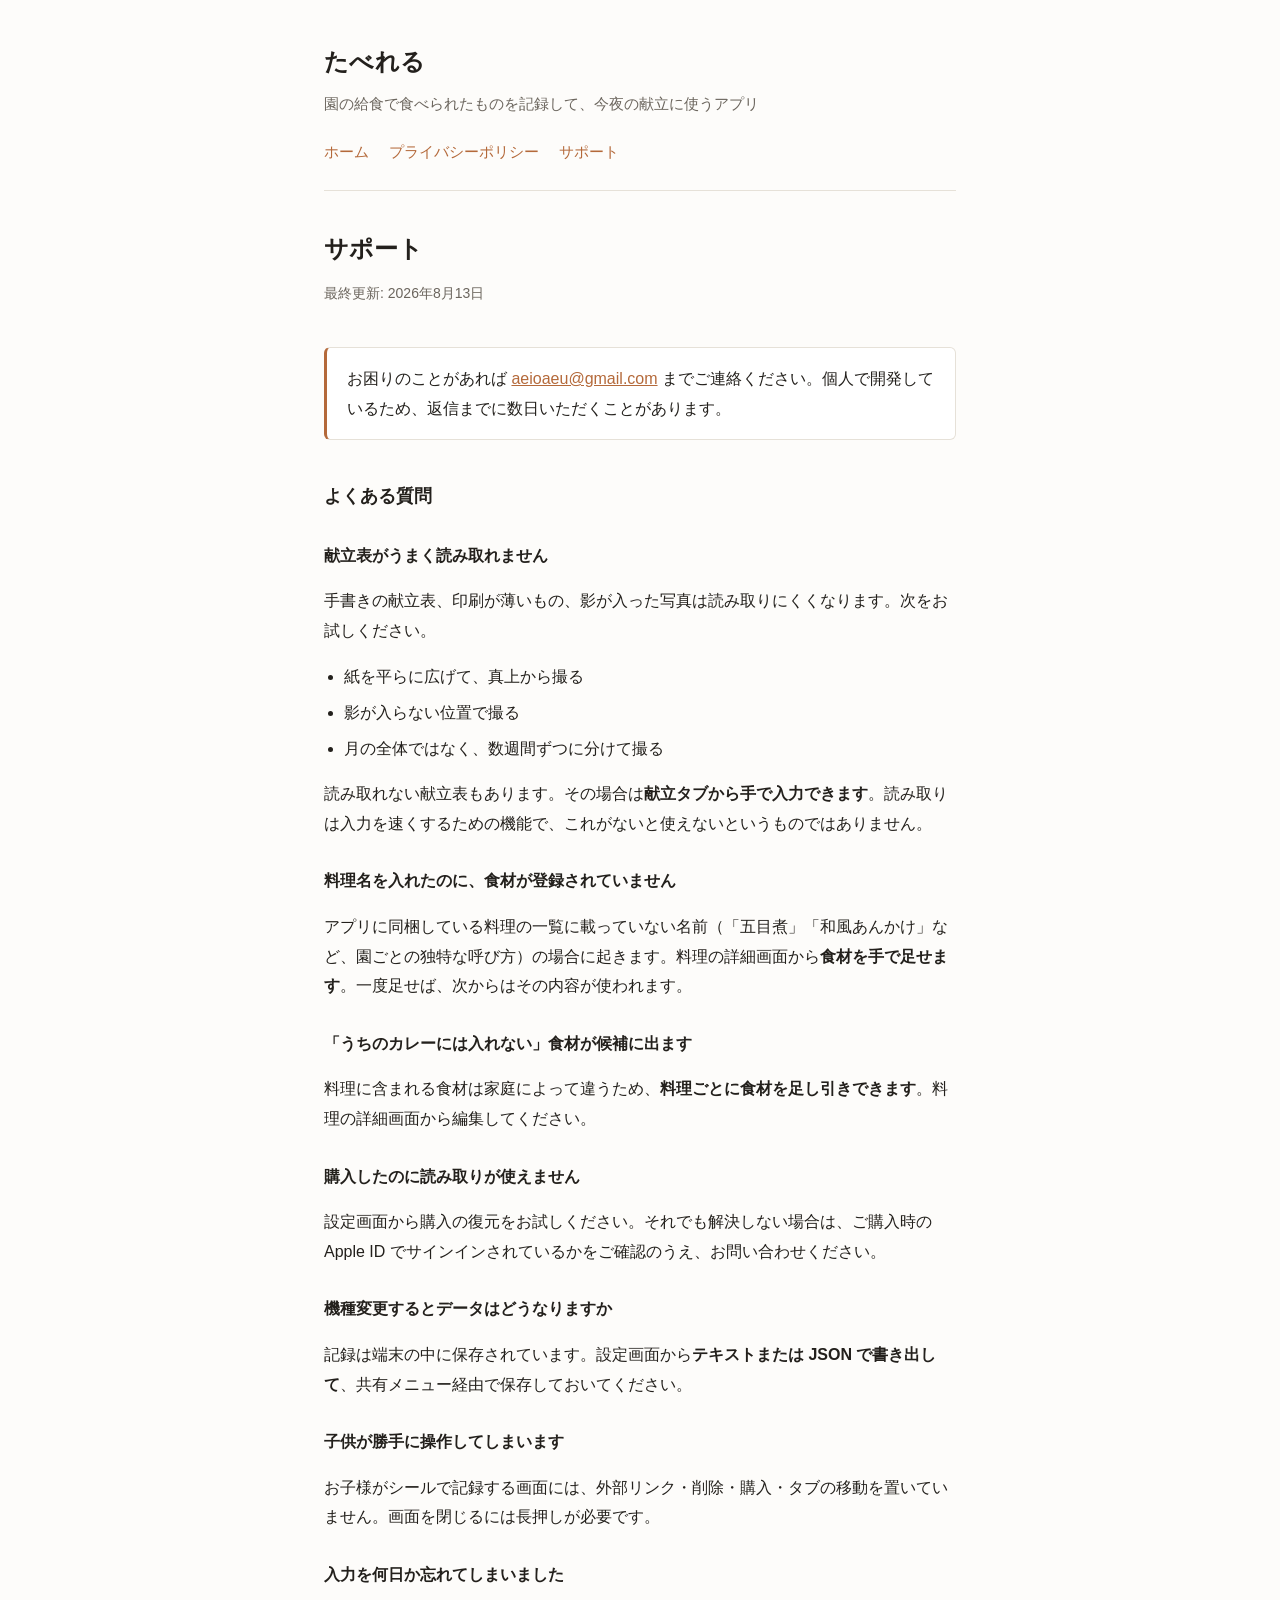
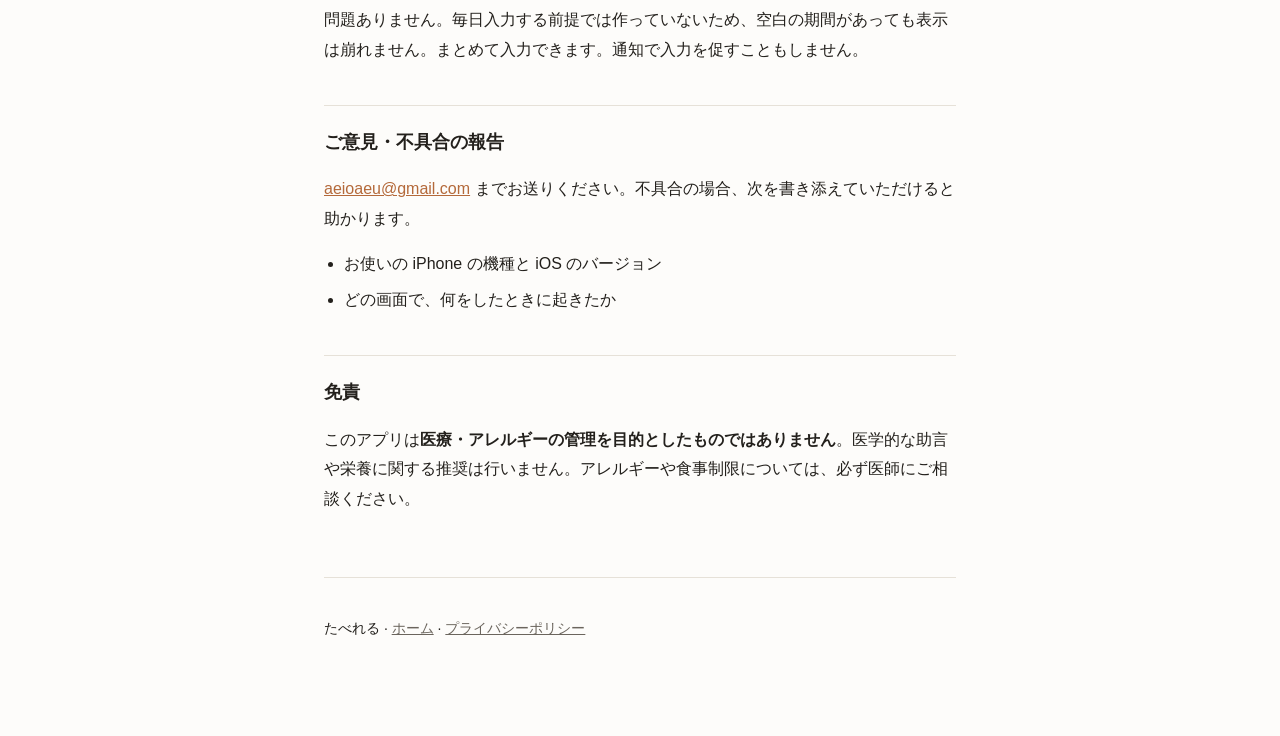
==== support.html @ cfa279a1 "feat(site): プライバシーポリシーとサポートページを公開する App Store Connect がプライバシーポリシーURLとサポートURLの入力を必須に しているため、その実体として静" ====
<!doctype html>
<html lang="ja">
<head>
<meta charset="utf-8">
<meta name="viewport" content="width=device-width, initial-scale=1">
<title>サポート | たべれる</title>
<link rel="stylesheet" href="style.css">
</head>
<body>
<div class="wrap">

<header>
  <p class="app-name">たべれる</p>
  <p class="tagline">園の給食で食べられたものを記録して、今夜の献立に使うアプリ</p>
  <nav>
    <a href="index.html">ホーム</a>
    <a href="privacy.html">プライバシーポリシー</a>
    <a href="support.html">サポート</a>
  </nav>
</header>

<h1>サポート</h1>
<p class="updated">最終更新: 2026年8月13日</p>

<div class="callout">
  <p>お困りのことがあれば <a href="mailto:aeioaeu@gmail.com">aeioaeu@gmail.com</a> までご連絡ください。個人で開発しているため、返信までに数日いただくことがあります。</p>
</div>

<h2>よくある質問</h2>

<h3>献立表がうまく読み取れません</h3>
<p>手書きの献立表、印刷が薄いもの、影が入った写真は読み取りにくくなります。次をお試しください。</p>
<ul>
  <li>紙を平らに広げて、真上から撮る</li>
  <li>影が入らない位置で撮る</li>
  <li>月の全体ではなく、数週間ずつに分けて撮る</li>
</ul>
<p>読み取れない献立表もあります。その場合は<strong>献立タブから手で入力できます</strong>。読み取りは入力を速くするための機能で、これがないと使えないというものではありません。</p>

<h3>料理名を入れたのに、食材が登録されていません</h3>
<p>アプリに同梱している料理の一覧に載っていない名前（「五目煮」「和風あんかけ」など、園ごとの独特な呼び方）の場合に起きます。料理の詳細画面から<strong>食材を手で足せます</strong>。一度足せば、次からはその内容が使われます。</p>

<h3>「うちのカレーには入れない」食材が候補に出ます</h3>
<p>料理に含まれる食材は家庭によって違うため、<strong>料理ごとに食材を足し引きできます</strong>。料理の詳細画面から編集してください。</p>

<h3>購入したのに読み取りが使えません</h3>
<p>設定画面から購入の復元をお試しください。それでも解決しない場合は、ご購入時の Apple ID でサインインされているかをご確認のうえ、お問い合わせください。</p>

<h3>機種変更するとデータはどうなりますか</h3>
<p>記録は端末の中に保存されています。設定画面から<strong>テキストまたは JSON で書き出して</strong>、共有メニュー経由で保存しておいてください。</p>

<h3>子供が勝手に操作してしまいます</h3>
<p>お子様がシールで記録する画面には、外部リンク・削除・購入・タブの移動を置いていません。画面を閉じるには長押しが必要です。</p>

<h3>入力を何日か忘れてしまいました</h3>
<p>問題ありません。毎日入力する前提では作っていないため、空白の期間があっても表示は崩れません。まとめて入力できます。通知で入力を促すこともしません。</p>

<h2>ご意見・不具合の報告</h2>
<p><a href="mailto:aeioaeu@gmail.com">aeioaeu@gmail.com</a> までお送りください。不具合の場合、次を書き添えていただけると助かります。</p>
<ul>
  <li>お使いの iPhone の機種と iOS のバージョン</li>
  <li>どの画面で、何をしたときに起きたか</li>
</ul>

<h2>免責</h2>
<p>このアプリは<strong>医療・アレルギーの管理を目的としたものではありません</strong>。医学的な助言や栄養に関する推奨は行いません。アレルギーや食事制限については、必ず医師にご相談ください。</p>

<footer>
  <p>たべれる &middot; <a href="index.html">ホーム</a> &middot; <a href="privacy.html">プライバシーポリシー</a></p>
</footer>

</div>
</body>
</html>
---- style.css ----
:root {
  --bg: #fdfcfa;
  --fg: #23201c;
  --muted: #6b655d;
  --line: #e6e1d8;
  --card: #ffffff;
  --accent: #b4693a;
}

@media (prefers-color-scheme: dark) {
  :root {
    --bg: #171512;
    --fg: #ece7de;
    --muted: #9c948a;
    --line: #322d27;
    --card: #201d19;
    --accent: #e0a06d;
  }
}

* { box-sizing: border-box; }

body {
  margin: 0;
  padding: 0;
  background: var(--bg);
  color: var(--fg);
  font-family: -apple-system, BlinkMacSystemFont, "Hiragino Sans", "Noto Sans JP", sans-serif;
  line-height: 1.85;
  font-size: 16px;
  -webkit-text-size-adjust: 100%;
}

.wrap {
  max-width: 42rem;
  margin: 0 auto;
  padding: 2.5rem 1.25rem 5rem;
}

header {
  border-bottom: 1px solid var(--line);
  padding-bottom: 1.5rem;
  margin-bottom: 2.5rem;
}

.app-name {
  font-size: 1.5rem;
  font-weight: 700;
  margin: 0 0 .35rem;
  letter-spacing: .02em;
}

.tagline {
  color: var(--muted);
  margin: 0;
  font-size: .95rem;
}

nav {
  margin-top: 1.25rem;
  display: flex;
  gap: 1.25rem;
  flex-wrap: wrap;
  font-size: .95rem;
}

nav a { color: var(--accent); text-decoration: none; }
nav a:hover { text-decoration: underline; }

h1 {
  font-size: 1.5rem;
  margin: 0 0 .5rem;
  line-height: 1.5;
}

h2 {
  font-size: 1.1rem;
  margin: 2.5rem 0 .75rem;
  padding-top: 1.25rem;
  border-top: 1px solid var(--line);
}

h2:first-of-type { border-top: none; padding-top: 0; }

h3 {
  font-size: 1rem;
  margin: 1.75rem 0 .5rem;
}

p, li { color: var(--fg); }

ul { padding-left: 1.25rem; }
li { margin-bottom: .4rem; }

.updated {
  color: var(--muted);
  font-size: .875rem;
  margin-bottom: 2.5rem;
}

.callout {
  background: var(--card);
  border: 1px solid var(--line);
  border-left: 3px solid var(--accent);
  border-radius: 6px;
  padding: 1rem 1.25rem;
  margin: 1.5rem 0;
}

.callout p { margin: 0; }

a { color: var(--accent); }

footer {
  margin-top: 4rem;
  padding-top: 1.5rem;
  border-top: 1px solid var(--line);
  color: var(--muted);
  font-size: .875rem;
}

footer a { color: var(--muted); }

code {
  background: var(--card);
  border: 1px solid var(--line);
  border-radius: 4px;
  padding: .1em .4em;
  font-size: .9em;
}
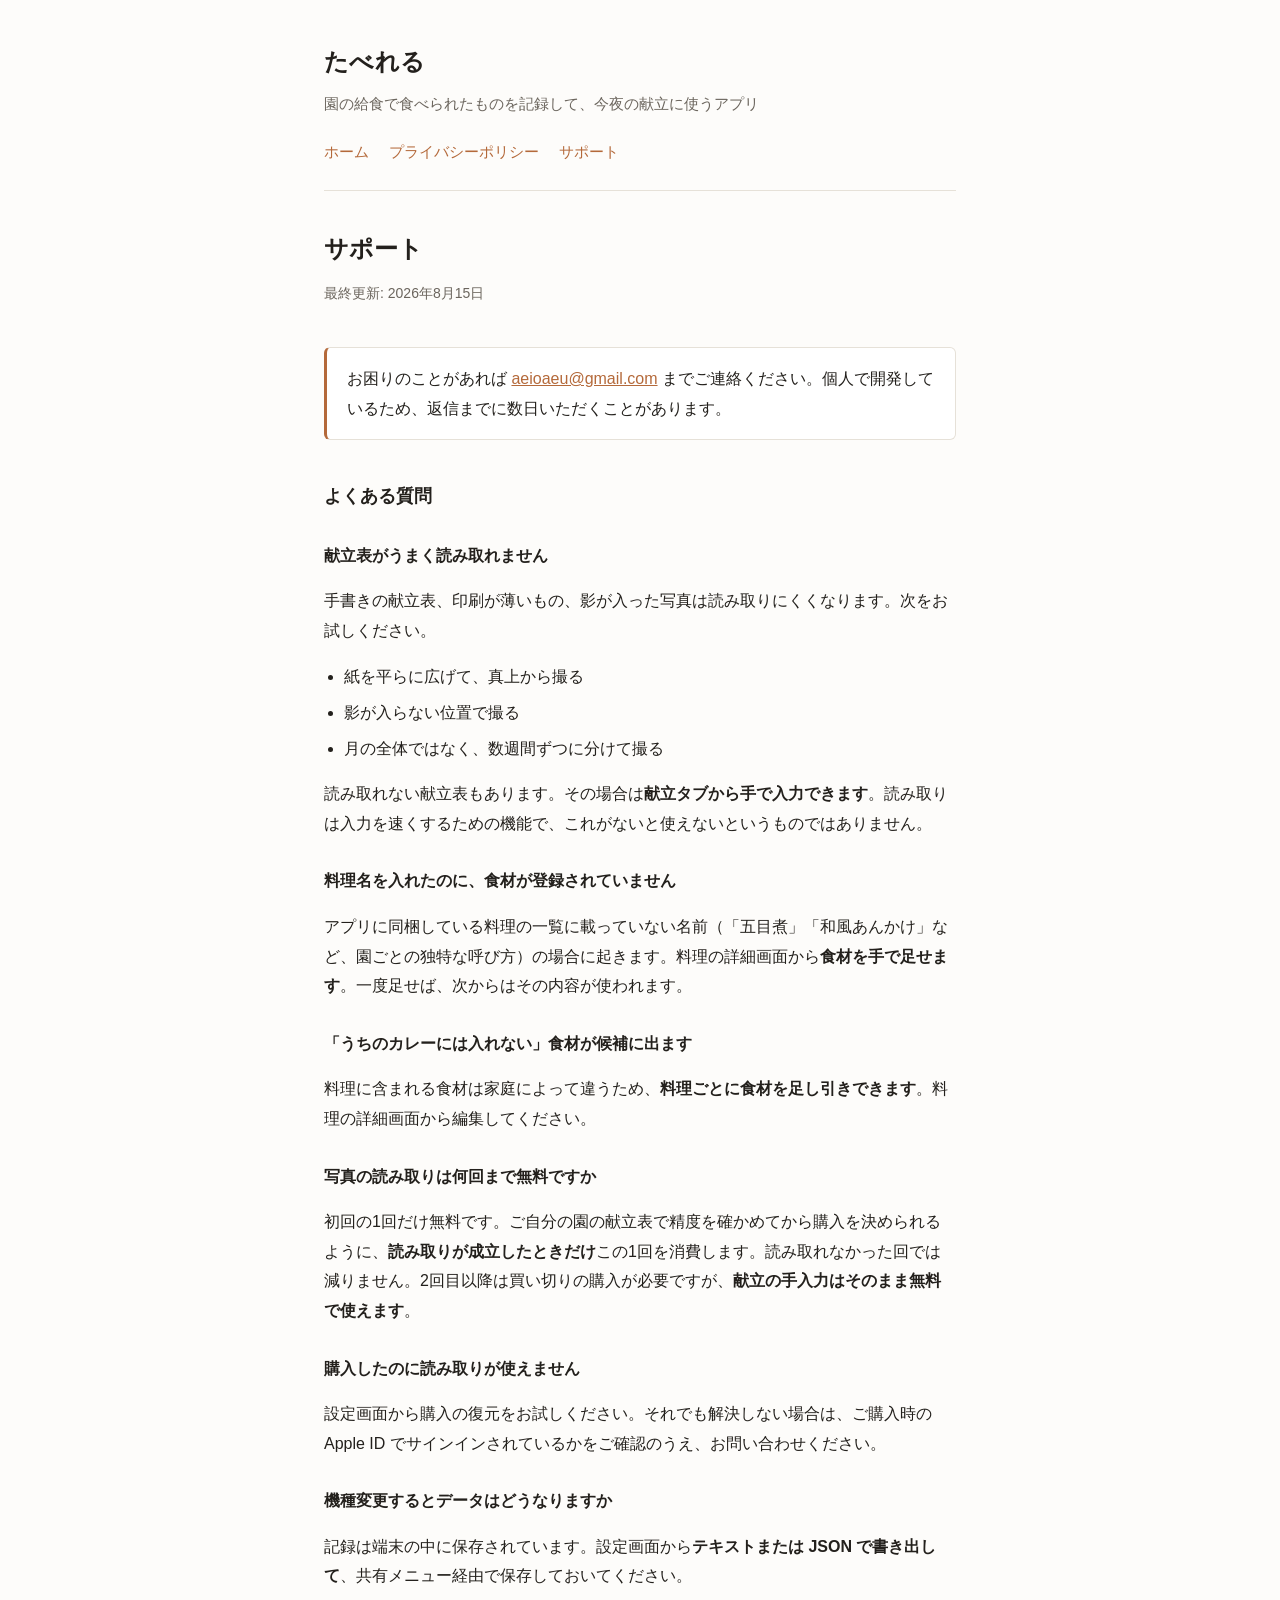
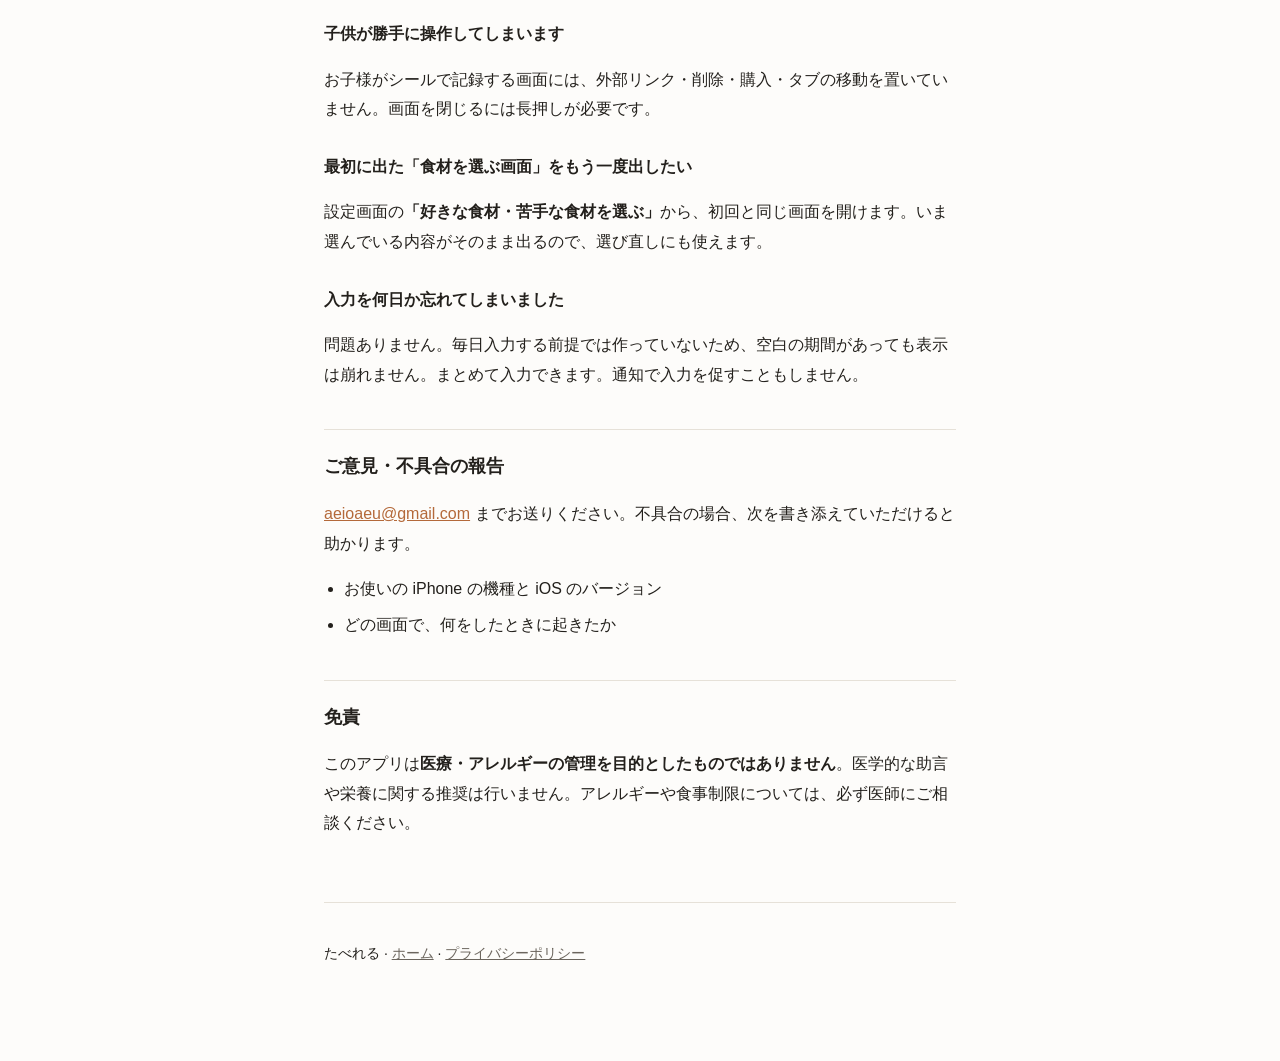
==== commit 4e5f7d15: "docs(site): 実装済みの機能と課金の説明を追加する トップページの説明がプライバシーポリシー公開時点のままで、その後アプリ側に 入った内容が抜けていた。  - 「新しい食材」の絞り込み(チャ" ====
--- a/support.html
+++ b/support.html
@@ -20,7 +20,7 @@
 </header>
 
 <h1>サポート</h1>
-<p class="updated">最終更新: 2026年8月13日</p>
+<p class="updated">最終更新: 2026年8月15日</p>
 
 <div class="callout">
   <p>お困りのことがあれば <a href="mailto:aeioaeu@gmail.com">aeioaeu@gmail.com</a> までご連絡ください。個人で開発しているため、返信までに数日いただくことがあります。</p>
@@ -43,6 +43,9 @@
 <h3>「うちのカレーには入れない」食材が候補に出ます</h3>
 <p>料理に含まれる食材は家庭によって違うため、<strong>料理ごとに食材を足し引きできます</strong>。料理の詳細画面から編集してください。</p>
 
+<h3>写真の読み取りは何回まで無料ですか</h3>
+<p>初回の1回だけ無料です。ご自分の園の献立表で精度を確かめてから購入を決められるように、<strong>読み取りが成立したときだけ</strong>この1回を消費します。読み取れなかった回では減りません。2回目以降は買い切りの購入が必要ですが、<strong>献立の手入力はそのまま無料で使えます</strong>。</p>
+
 <h3>購入したのに読み取りが使えません</h3>
 <p>設定画面から購入の復元をお試しください。それでも解決しない場合は、ご購入時の Apple ID でサインインされているかをご確認のうえ、お問い合わせください。</p>
 
@@ -51,6 +54,9 @@
 
 <h3>子供が勝手に操作してしまいます</h3>
 <p>お子様がシールで記録する画面には、外部リンク・削除・購入・タブの移動を置いていません。画面を閉じるには長押しが必要です。</p>
+
+<h3>最初に出た「食材を選ぶ画面」をもう一度出したい</h3>
+<p>設定画面の<strong>「好きな食材・苦手な食材を選ぶ」</strong>から、初回と同じ画面を開けます。いま選んでいる内容がそのまま出るので、選び直しにも使えます。</p>
 
 <h3>入力を何日か忘れてしまいました</h3>
 <p>問題ありません。毎日入力する前提では作っていないため、空白の期間があっても表示は崩れません。まとめて入力できます。通知で入力を促すこともしません。</p>
